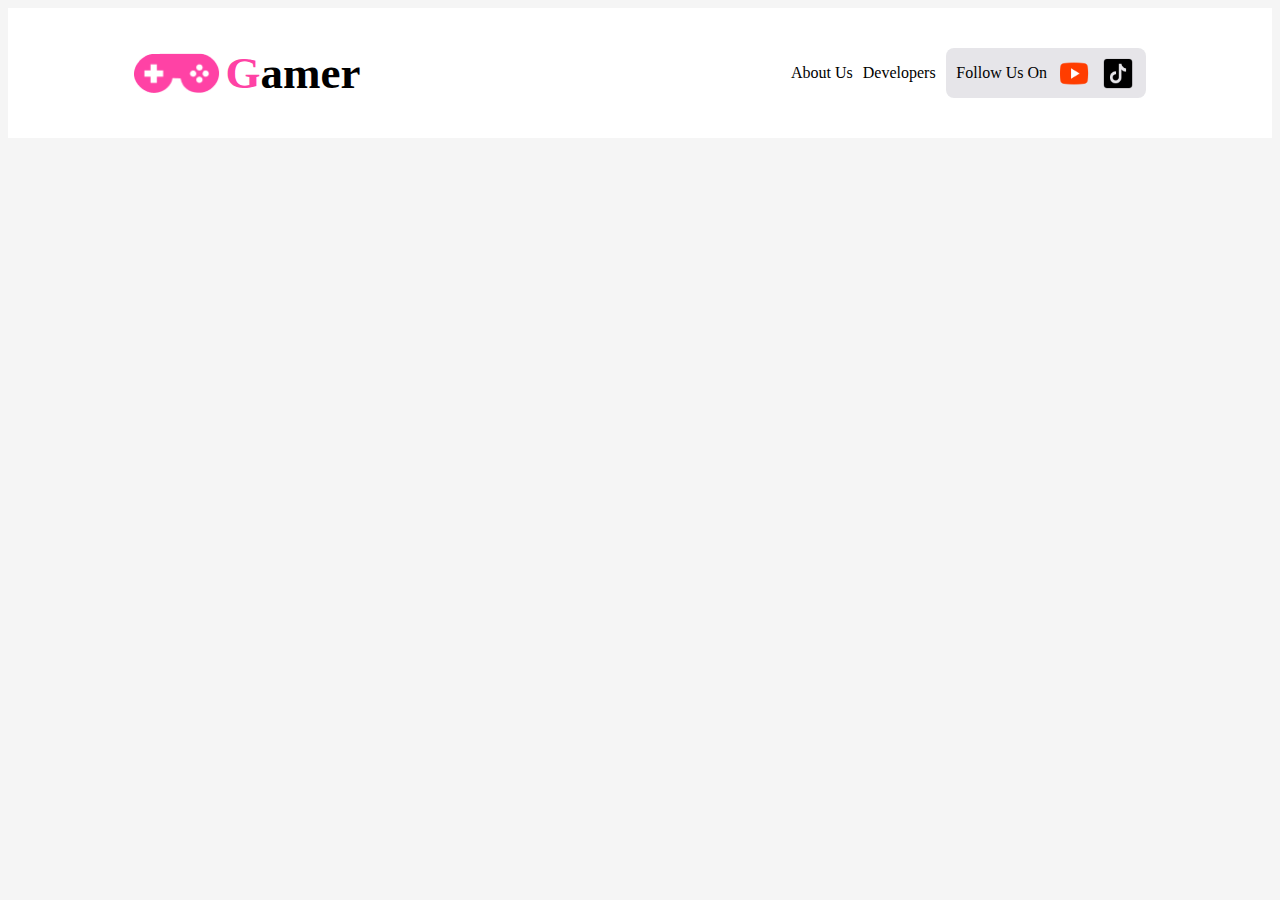
==== index.html @ 41053ed0 "sec commit" ====
<!DOCTYPE html>
<html lang="en">
<head>
    <meta charset="UTF-8">
    <meta name="viewport" content="width=device-width, initial-scale=1.0">
    <title>Gamer Zone</title>
    <link rel="icon" href="../images/favicon.ico" type="image/x-icon">
    <link rel="stylesheet" href="style.css">
</head>
<body>
    <header>
        <nav>
            <div class="logo">
                <img src="../images/Frame.png">
                <span class="logo-text"><span class="pink">G</span>amer</span>
            </div>
            <div class="menu">
                <span>About Us</span>
                <span>Developers</span>
                <div class="followbtn">
                    <span>Follow Us On </span>
                    <img class="iconImg" src="../images/youtube.png"> 
                    <img class="iconImg" src="../images/tiktok.png"> </div>
            </div>
        </nav>
        <banner></banner>
    </header>
    <main>
        <section class="weGamer"></section>
        <section class="funnyVideos"></section>
        <section class="playGames"></section>
        <section class="career"></section>
        <section class="otherGames"></section>
    </main>
    <footer></footer>
</body>
</html>
---- style.css ----
*{
    /* margin: 0px 240px; */
    
}

body{
    
    background-color: whitesmoke;
}

header{
    padding: 0px 0px !important;
}

.pink{
color: #ff42a5;
}

nav{
    display: flex;
    gap: 10px;
    align-items: center;
  background-color: white;
  justify-content: space-between;
  height: 130px;
  padding: 0px 10%;
}

.logo{
    display: flex;
    gap:5px;
    justify-content: center;
    align-items: center;
}

.logo-text{
    text-align: center;
    font-family: Work Sans;
    font-size: 45px;
    font-style: normal;
    font-weight: 700;
    line-height: normal;
}

.logo>img{
    width: 86.041px;
height: 40px;
flex-shrink: 0;
}

.menu{
display: flex;
flex-direction: row;
justify-content: space-around;
align-items: center;
gap: 10px;

}

.menu>span .followbtn{
    color: #3C354F;
text-align: center;
font-family: Work Sans;
font-size: 18px;
font-style: normal;
font-weight: 500;
line-height: normal;
}

.menu>.followbtn{
display: flex;
width: 200px;
height: 50px;
flex-shrink: 0;
border-radius: 8px;
background: rgba(11, 2, 35, 0.10);
text-align: center;
gap: 10px;
justify-content: center;
align-items: center;
}

.iconImg{
    width: 33.916px;
height: 35px;
flex-shrink: 0;
}
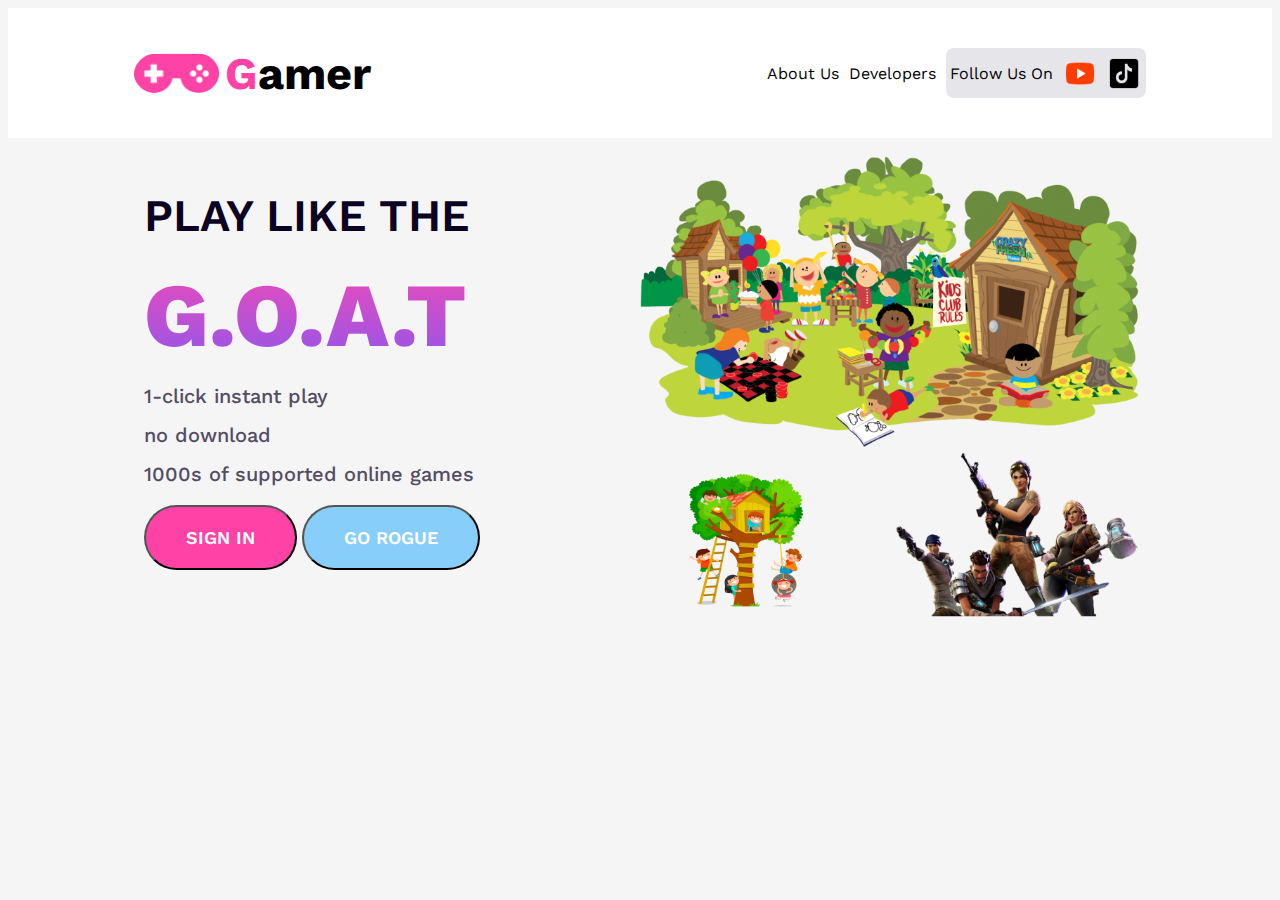
==== commit acd470a6: "banner done" ====
--- a/index.html
+++ b/index.html
@@ -5,6 +5,8 @@
     <meta name="viewport" content="width=device-width, initial-scale=1.0">
     <title>Gamer Zone</title>
     <link rel="icon" href="../images/favicon.ico" type="image/x-icon">
+    <link rel="stylesheet" href="https://fonts.googleapis.com/css?family=Work+Sans">
+
     <link rel="stylesheet" href="style.css">
 </head>
 <body>
@@ -23,7 +25,23 @@
                     <img class="iconImg" src="../images/tiktok.png"> </div>
             </div>
         </nav>
-        <banner></banner>
+        <banner>
+            <div class="feature bannerItems">
+                <div class="featureList title">Play Like The</div>
+                <div class="featureList goat">G.O.A.T</div>
+                <div class="featureList"><span>1-Click instant play</span></div>
+                <div class="featureList"><span>No Download</span></div>
+                <div class="featureList"><span>1000s of supported online games</span></div>
+                <div class="featureList">
+                    <button class="pinkBack">Sign In</button>
+                    <button class="lightBlueBack">Go Rogue</button>
+                </div>
+
+            </div>
+            <div class="bannerItems">
+                <img src="../images/Group 18.png">
+            </div>
+        </banner>
     </header>
     <main>
         <section class="weGamer"></section>
--- a/style.css
+++ b/style.css
@@ -1,5 +1,5 @@
 *{
-    /* margin: 0px 240px; */
+    font-family: Work Sans;
     
 }
 
@@ -15,6 +15,18 @@
 .pink{
 color: #ff42a5;
 }
+
+.lightBlue{
+    color: lightskyblue;
+}
+
+.pinkBack{
+    background-color: #ff42a5;
+    }
+    
+    .lightBlueBack{
+        background-color: lightskyblue;
+    }
 
 nav{
     display: flex;
@@ -84,4 +96,82 @@
     width: 33.916px;
 height: 35px;
 flex-shrink: 0;
+}
+
+banner{
+    padding: 0px 10%;
+    display: flex;
+    flex-direction: row;
+    justify-content: center;
+    align-items: center;
+}
+
+.bannerItems{
+    width: 50%;
+    /* border: 1px solid red; */
+}
+
+banner img{
+    object-fit: cover;
+    width: 100%;
+  height: 100%;
+}
+
+.feature{
+    display: flex;
+    flex-direction: column;
+
+}
+
+.featureList{
+padding: 10px;
+}
+
+.featureList>span{
+    color: #534C64;
+    /* text-align: center; */
+    font-size: 20px;
+    font-style: normal;
+    font-weight: 500;
+    line-height: 5px;
+    text-transform: lowercase;
+}
+
+.featureList>button{
+    display: inline-flex;
+padding: 20px 40px;
+align-items: flex-start;
+gap: 10px;
+    border-radius: 48px;
+    color: #FFF;
+font-size: 18px;
+font-style: normal;
+font-weight: 600;
+line-height: normal;
+text-transform: uppercase;
+}
+
+.goat{
+    /* text-align: center; */
+    font-size: 90px;
+    font-style: normal;
+    font-weight: 800;
+    line-height: normal;
+    text-transform: uppercase;
+
+    background: linear-gradient(180deg, #F948B2 0%, #8758F1 100%);
+background-clip: text;
+-webkit-background-clip: text;
+-webkit-text-fill-color: transparent;
+}
+
+.title{
+    color: #0B0223;
+    /* text-align: center; */
+    font-family: Work Sans;
+    font-size: 45px;
+    font-style: normal;
+    font-weight: 600;
+    line-height: normal;
+    text-transform: uppercase;
 }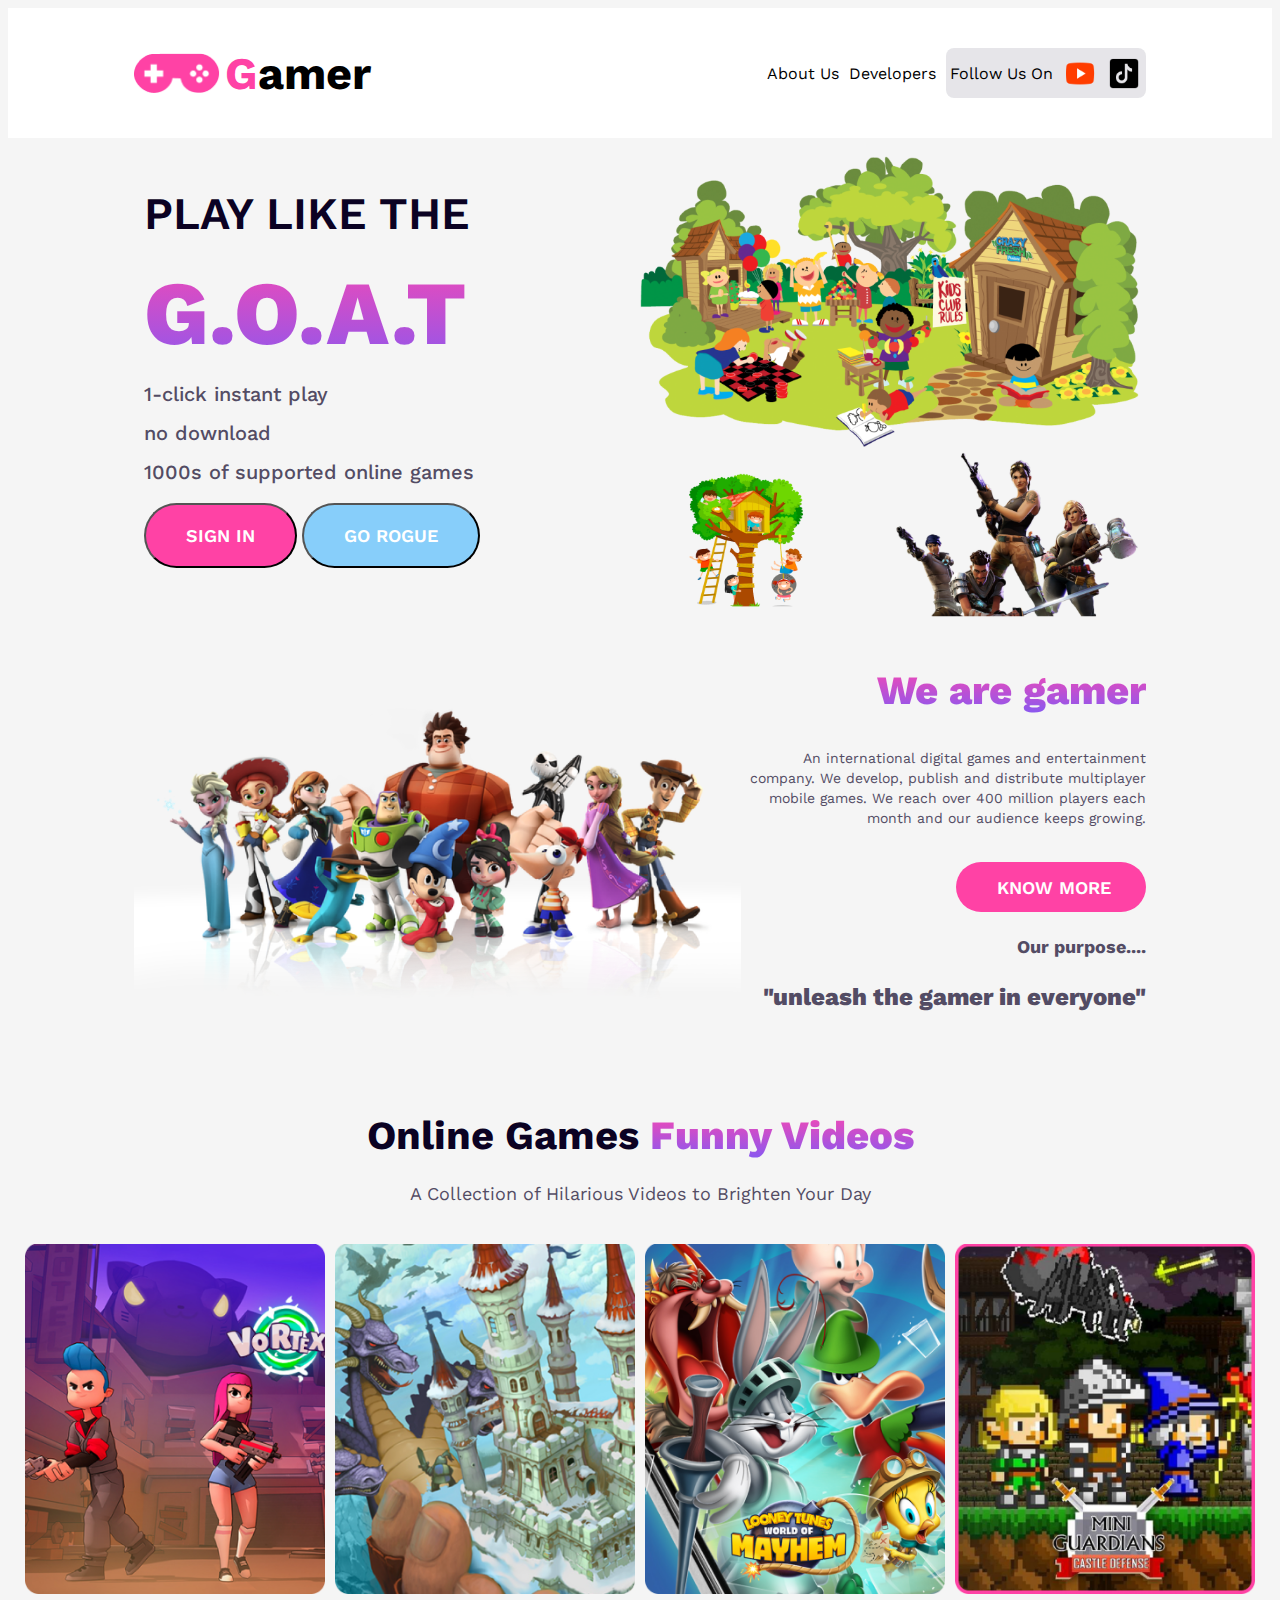
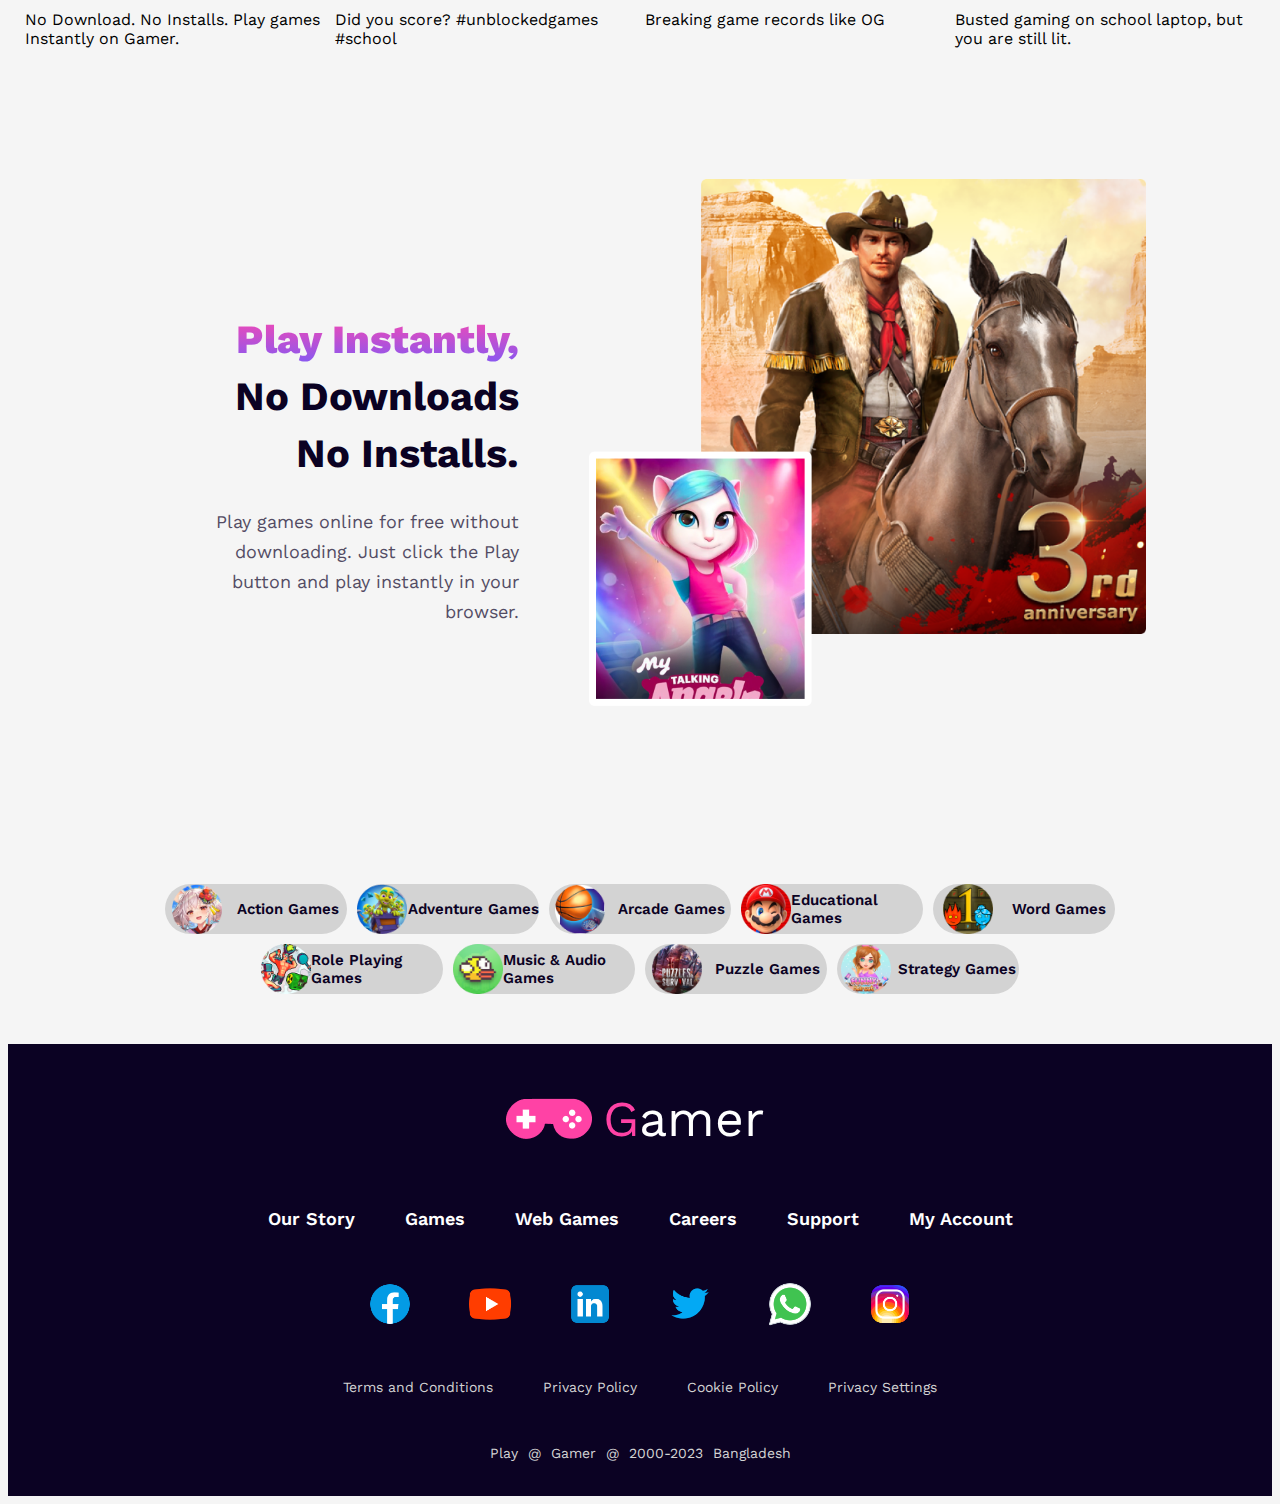
==== commit 484fa5b5: "web page done" ====
--- a/index.html
+++ b/index.html
@@ -44,12 +44,157 @@
         </banner>
     </header>
     <main>
-        <section class="weGamer"></section>
-        <section class="funnyVideos"></section>
-        <section class="playGames"></section>
-        <section class="career"></section>
-        <section class="otherGames"></section>
+        <section class="weGamer">
+            <div class="picDiv">
+<img src="../images/pngwing 4.png">
+            </div>
+            <div class="textDiv">
+                    <div class="gamerTitle textItem">We are gamer</div>
+                    <p class=" textItem">An international digital games and entertainment
+                    company. We develop, publish and distribute multiplayer
+                    mobile games. We reach over 400 million players each
+                    month and our audience keeps growing.</p>
+                    <div class="knowMore  textItem">KNOW MORE</div>
+                    <div class="textItem purpose">Our purpose....</div>
+                    <div class="textItem unleash">"unleash the gamer in everyone"</div>
+            </div>
+        </section>
+        <section class="funnyVideos">
+            <div class="videoheader">Online Games <span class="gamerTitle">Funny Videos</span>
+            </div>
+            <div class="headerText">A Collection of Hilarious Videos to Brighten Your Day</div>
+            <div class="onlineGames">
+                <div class="games">
+                    <div>
+                    <img src="./images/Rectangle 4.png">
+                    </div>
+                    <p class="caption">No Download. No Installs. Play
+                        games Instantly on Gamer.</p>
+                </div>
+                <div class="games">
+                    <div>
+                    <img src="./images/Rectangle 5.png">
+                    </div>
+                    <p class="caption">Did you score? #unblockedgames
+                        #school</p>
+                </div>
+                <div class="games">
+                    <div>
+                    <img src="./images/Rectangle 6.png">
+                    </div>
+                    <p class="caption">Breaking game records
+                        like OG</p>
+                </div>
+                <div class="games">
+                    <div>
+                    <img src="./images/Rectangle 7.png">
+                    </div>
+                    <p class="caption">Busted gaming on school laptop,
+                        but you are still lit.</p>
+                </div>
+
+            </div>
+        </section>
+        <section class="playGames">
+            <div class="playInfo">
+                <div class="gamerTitle">Play Instantly,</div>
+                <div class="videoheader">No Downloads</div>
+                <div class="videoheader">No Installs.</div>
+                <div class="headerText">Play games online for free without
+                    downloading. Just click the Play button
+                    and play instantly in your browser.</div>
+            </div>
+            <div class="playImg containerImg">
+                
+                <div class="image-stack">
+                    <div class="image-stack-item image-top">
+                        <img src="./images/Rectangle 55.png">
+                    </div>
+                    <div class="image-stack-item image-bottom">
+                        <img src="./images/Rectangle 66.png">
+                    </div>
+                  </div>
+                </div>
+                
+                
+            </div>
+        </section>
+        <!-- <section class="career"></section> -->
+        <section class="otherGames">
+            <div class="ogames">
+                <img src="./images/Rectangle 11.png">
+                <label>Action Games</label>
+            </div>
+            <div class="ogames">
+                <img src="./images/Rectangle 12.png">
+                <label>Adventure Games</label>
+            </div>
+            <div class="ogames">
+                <img src="./images/Rectangle 13.png">
+                <label>Arcade Games</label>
+            </div>
+            <div class="ogames">
+                <img src="./images/Rectangle 14.png">
+                <label>Educational Games</label>
+            </div>
+            <div class="ogames">
+                <img src="./images/Rectangle 15.png">
+                <label>Word Games</label>
+            </div>
+            <div class="ogames">
+                <img src="./images/Rectangle 16.png">
+                <label>Role Playing Games</label>
+            </div>
+            <div class="ogames">
+                <img src="./images/Rectangle 17.png">
+                <label>Music & Audio Games</label>
+            </div>
+            <div class="ogames">
+                <img src="./images/Rectangle 18.png">
+                <label>Puzzle Games</label>
+            </div>
+            <div class="ogames">
+                <img src="./images/Rectangle 19.png">
+                <label>Strategy Games</label>
+            </div>
+        </section>
     </main>
-    <footer></footer>
+    <footer>
+        <div class="footerhead fitem">
+            <img src="../images/Frame.png">
+                <span class="ftext"><span class="pink">G</span>amer</span>
+        </div>
+        <div class="fmenu fitem">
+            <div>Our Story</div>
+            <div>Games    </div>
+            <div>Web Games</div>
+            <div>Careers</div>
+            <div>Support</div>
+            <div>My Account</div>
+        </div>
+        <div class="ficon fitem">
+            <div><img src="./images/facebook.png"></div>
+            <div><img src="./images/youtube.png"></div>
+            <div><img src="./images/linkedin-96.png"></div>
+            <div><img src="./images/twitter-96.png"></div>
+            <div><img src="./images/whatsapp-96.png"></div>
+            <div><img src="./images/instagram-96.png"></div>
+        </div>
+        <div class="terms fitem">
+            <div>Terms and Conditions   
+            </div>
+            <div>Privacy Policy</div>
+            <div>Cookie Policy</div>
+            <div>Privacy Settings</div>
+        </div>
+        <div class="copyright fitem">
+            <div>Play </div>
+            <div>@</div>
+            <div>Gamer</div>
+            <div>@</div>
+            <div>2000-2023</div>
+            <div>Bangladesh</div>
+        </div>
+    </footer>
 </body>
 </html>--- a/style.css
+++ b/style.css
@@ -1,6 +1,10 @@
 *{
     font-family: Work Sans;
     
+}
+
+section{
+    padding: 50px 10%;
 }
 
 body{
@@ -174,4 +178,353 @@
     font-weight: 600;
     line-height: normal;
     text-transform: uppercase;
+}
+
+.weGamer{
+display: flex;
+justify-content: space-around;
+align-items: center;
+}
+
+.picDiv{
+    /* border: 1px solid black ; */
+    width: 60%;
+    
+}
+
+.picDiv img{
+    object-fit: cover;
+    width: 100%;
+  height: 100%;
+}
+
+.textDiv{
+    display: flex;
+    flex-direction: column;
+    justify-content: flex-end;
+    flex-wrap: wrap;
+    gap: 20px;
+    /* text-align: right; */
+    /* border: 1px solid black ; */
+    width: 40%;
+}
+
+.gamerTitle{
+    font-size: 40px;
+    font-weight: 800;
+    line-height: normal;
+
+    background: linear-gradient(180deg, #F948B2 0%, #8758F1 100%);
+background-clip: text;
+-webkit-background-clip: text;
+-webkit-text-fill-color: transparent;
+}
+
+.textDiv>p{
+    font-weight: 400;
+font-size: 14px;
+line-height: 20px;
+/* or 167% */
+text-align: right;
+color: #534C64;
+}
+
+
+
+
+/* know more */
+.knowMore{
+background: linear-gradient(90deg, #FF42A5 13.13%, #FF42A5 87.94%);
+border-radius: 48px;
+width: 120px;
+height: 20px;
+
+padding: 15px 35px;
+color: #FFF;
+font-size: 18px;
+font-style: normal;
+font-weight: 600;
+line-height: normal;
+text-transform: uppercase;
+margin-left: auto;
+}
+
+.textItem{
+    display: flex;
+    justify-content: center;
+    align-items: center;
+    text-align: right;
+    flex-wrap: wrap;
+    justify-content: flex-end;
+}
+
+.purpose{
+font-style: normal;
+font-weight: 700;
+font-size: 18px;
+line-height: 30px;
+/* or 188% */
+text-align: right;
+color: #534C64;
+}
+
+.unleash{
+font-weight: 800;
+font-size: 24px;
+line-height: 30px;
+/* or 188% */
+text-align: right;
+color: #534C64;
+}
+
+.funnyVideos{
+    /* border:1px solid red; */
+    padding: 50px 10%;
+    display: flex;
+    flex-direction: column;
+    justify-content: center;
+    align-items: center;
+}
+
+
+.onlineGames{
+    /* border:1px solid red; */
+    display: flex;
+    flex-direction: row;
+    justify-content: center;
+    align-items: stretch;
+    flex-grow: 0;
+    flex:1;
+    gap:10px;
+    padding: 15px;
+}
+
+.games{
+    /* border:1px solid red; */
+    display: flex;
+    flex:1;
+    flex-grow: 1;
+    flex-direction: column;
+    justify-content: center;
+    align-items: stretch;
+}
+
+.games>div{
+    /* border:1px solid red; */
+    width: 300px;
+    height: 350px;
+}
+
+.games img{
+    object-fit: cover;
+    height: 100%;
+    width: 100%;
+}
+
+.games p{
+    flex:1;
+}
+.videoheader{
+    color: #0B0223;
+text-align: right;
+font-family: Work Sans;
+font-size: 40px;
+font-style: normal;
+font-weight: 700;
+line-height: normal;
+}
+
+.videoheader>.gamerTitle{
+    background: linear-gradient(180deg, #F948B2 0%, #8758F1 100%);
+    background-clip: text;
+    -webkit-background-clip: text;
+    -webkit-text-fill-color: transparent;
+}
+
+.headerText{
+    color: #534C64;
+text-align: center;
+font-family: Work Sans;
+font-size: 18px;
+font-style: normal;
+font-weight: 400;
+line-height: 30px; /* 166.667% */
+padding: 20px;
+}
+
+
+.playGames{
+    display: flex;
+    flex-direction: row;
+    justify-content: space-between;
+    align-items: center;
+    flex-grow: 0;
+    flex:1;
+    gap:20px;
+}
+
+.playInfo{
+    display: flex;
+    flex-direction: column;
+
+    flex-grow: 0;
+    flex:1;
+    gap:10px;
+    padding: 50px;
+    width: 45%;
+}
+
+
+
+.playImg{
+width: 55%;
+}
+
+.playInfo>.gamerTitle {
+    text-align: right;
+}
+
+.playInfo>.headerText{
+    text-align: right;
+    padding-right: 0px;
+}
+
+/* // Relevant styles */
+/* .containerImg {
+    padding: 100px 30px;
+    width: 100%;
+    margin: 0 auto;
+    max-width: 900px;
+  } */
+
+.image-stack {
+  display: grid;
+  position: relative; 
+  /* grid-template-columns: repeat(3,3fr); */
+}
+
+.image-bottom {
+    grid-column: 1 /  3;
+    grid-row: 2 / span 2;
+  padding-top: 20%; 
+  z-index: 1; 
+  
+}
+
+.image-top {
+    grid-row: 1 /span 2;
+    grid-column: 2 / span 4;
+    
+}
+
+img {
+  width: 100%;
+  display: block;
+}
+
+
+.otherGames{
+    display: flex;
+  /* grid-template-columns: repeat(5, 1fr); */
+  flex-direction: row;
+  flex-wrap: wrap;
+  grid-gap: 10px;
+  justify-content: center;
+}
+
+.ogames{
+    display: flex;
+    flex-direction: row;
+    justify-content: space-around;
+    align-items: center;
+    background-color: lightgray;
+    /* padding: 10px; */
+    width: 18%;
+    border-radius: 40px;
+}
+
+.ogames>img{
+    width: 50px;
+height: 50px;
+
+}
+
+.ogames>label{
+    color: #0B0223;
+font-family: Work Sans;
+font-size: 15px;
+font-style: normal;
+font-weight: 600;
+line-height: normal;
+}
+
+footer{
+display: flex;
+flex-direction: column;
+justify-content: center;
+align-items: center;
+gap: 20px;
+background: #0B0223;
+columns: white;
+padding: 20px 20px;
+}
+.ftext{
+   color: white;
+   font-size: 50px;
+   padding: 10px;
+}
+
+.footerhead{
+
+}
+
+.fitem{
+display: flex;
+flex-direction: row;
+align-items: center;
+padding: 15px 20px;
+}
+
+.fmenu ,.ficon{
+    display: flex;
+    flex-direction: row;
+    justify-content: space-around;
+    gap:50px;
+    color: white;
+text-align: center;
+font-size: 18px;
+font-style: normal;
+font-weight: 600;
+line-height: normal;
+}
+
+.ficon>div>img{
+    width: 50px;
+    height: 50px;
+}
+
+.terms{
+    display: flex;
+    flex-direction: row;
+    justify-content: space-around;
+    gap:50px;
+    color: lightgrey;
+text-align: center;
+font-size: 14px;
+font-style: normal;
+font-weight: 400;
+line-height: normal;
+}
+
+.copyright{
+    display: flex;
+    flex-direction: row;
+    justify-content: center;
+    gap:10px;
+    color: lightgrey;
+text-align: center;
+font-size: 14px;
+font-style: normal;
+font-weight: 400;
+line-height: normal;
 }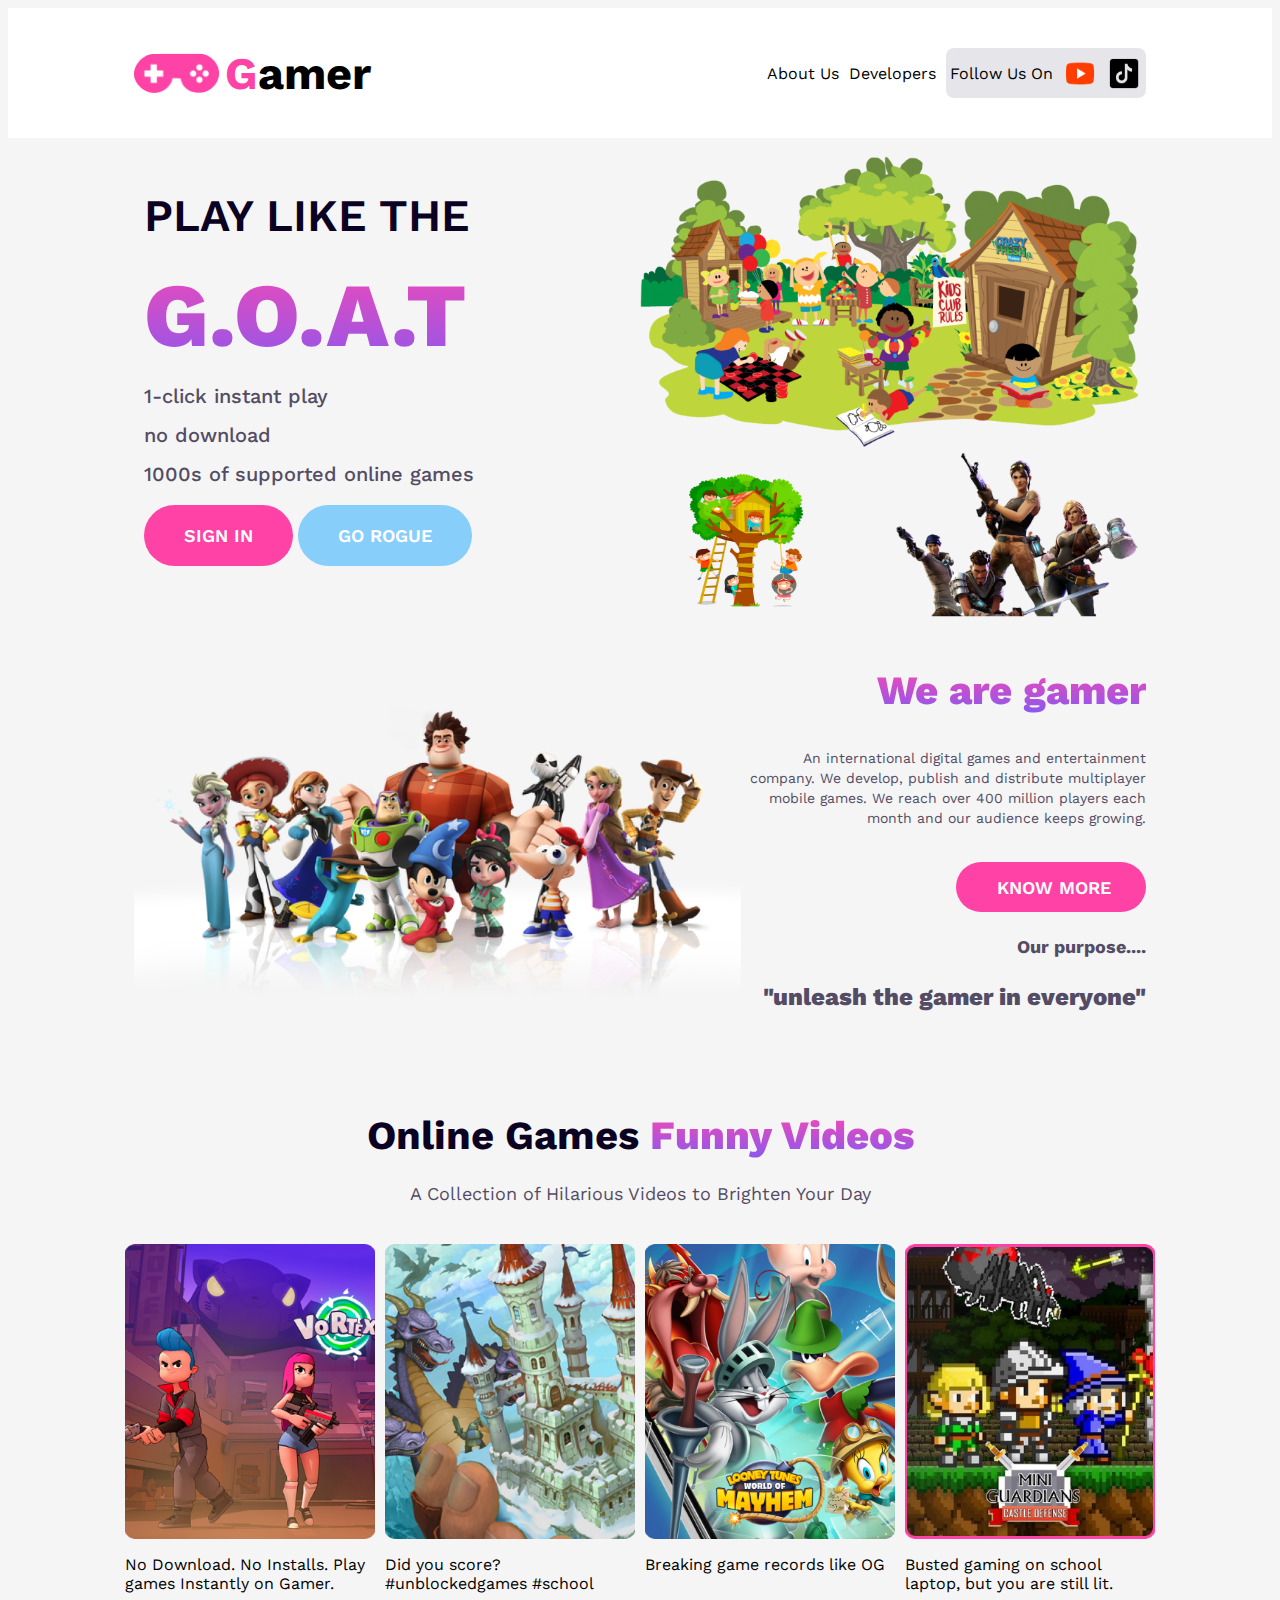
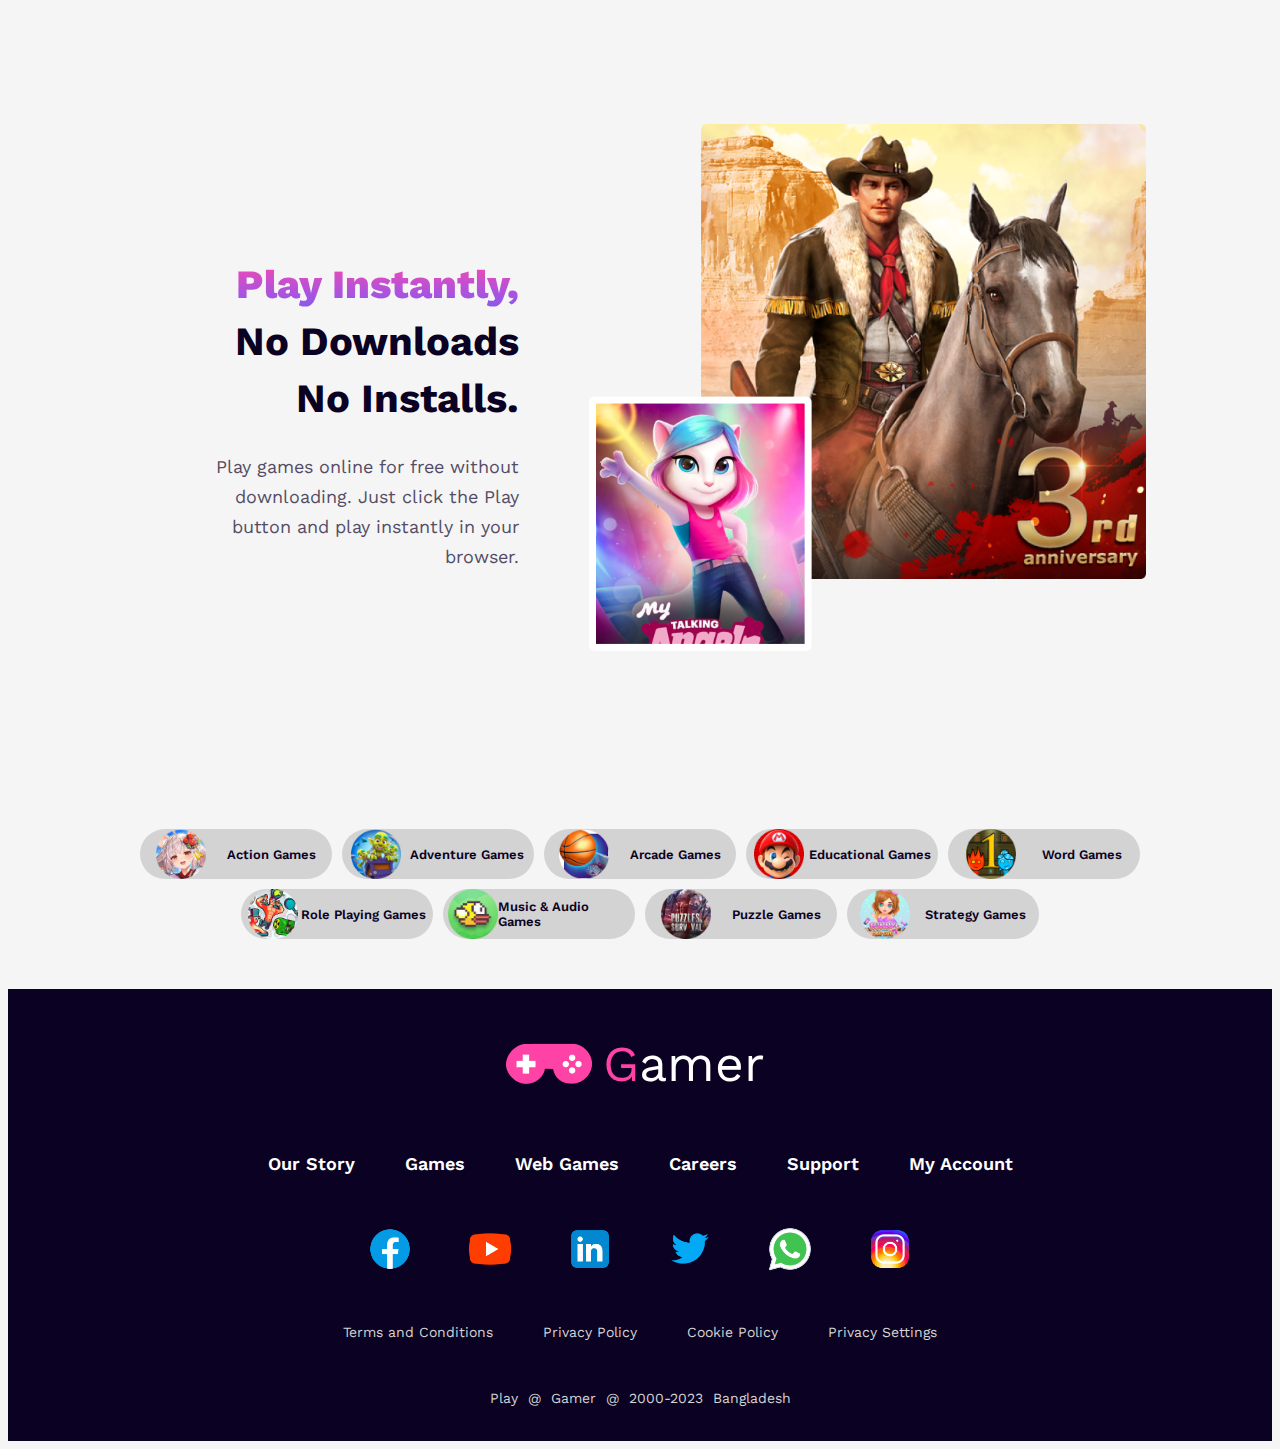
==== commit c85ef677: "final done" ====
--- a/index.html
+++ b/index.html
@@ -4,7 +4,7 @@
     <meta charset="UTF-8">
     <meta name="viewport" content="width=device-width, initial-scale=1.0">
     <title>Gamer Zone</title>
-    <link rel="icon" href="../images/favicon.ico" type="image/x-icon">
+    <link rel="icon" href="./images/favicon.ico" type="image/x-icon">
     <link rel="stylesheet" href="https://fonts.googleapis.com/css?family=Work+Sans">
 
     <link rel="stylesheet" href="style.css">
@@ -13,7 +13,7 @@
     <header>
         <nav>
             <div class="logo">
-                <img src="../images/Frame.png">
+                <img src="./images/Frame.png">
                 <span class="logo-text"><span class="pink">G</span>amer</span>
             </div>
             <div class="menu">
@@ -21,8 +21,8 @@
                 <span>Developers</span>
                 <div class="followbtn">
                     <span>Follow Us On </span>
-                    <img class="iconImg" src="../images/youtube.png"> 
-                    <img class="iconImg" src="../images/tiktok.png"> </div>
+                    <img class="iconImg" src="./images/youtube.png"> 
+                    <img class="iconImg" src="./images/tiktok.png"> </div>
             </div>
         </nav>
         <banner>
@@ -39,14 +39,14 @@
 
             </div>
             <div class="bannerItems">
-                <img src="../images/Group 18.png">
+                <img src="./images/Group 18.png">
             </div>
         </banner>
     </header>
     <main>
         <section class="weGamer">
             <div class="picDiv">
-<img src="../images/pngwing 4.png">
+<img src="./images/pngwing 4.png">
             </div>
             <div class="textDiv">
                     <div class="gamerTitle textItem">We are gamer</div>
@@ -173,12 +173,12 @@
             <div>My Account</div>
         </div>
         <div class="ficon fitem">
-            <div><img src="./images/facebook.png"></div>
-            <div><img src="./images/youtube.png"></div>
-            <div><img src="./images/linkedin-96.png"></div>
-            <div><img src="./images/twitter-96.png"></div>
-            <div><img src="./images/whatsapp-96.png"></div>
-            <div><img src="./images/instagram-96.png"></div>
+            <a href="https://www.facebook.com/" target="_blank"><img src="./images/facebook.png" ></a>
+            <a href="https://www.youtube.com/" target="_blank"><img src="./images/youtube.png" ></a>
+            <a href="https://www.linkedin.com/" target="_blank"><img src="./images/linkedin-96.png" ></a>
+            <a href="https://twitter.com/i/flow/login?redirect_after_login=%2F%3Flang%3Den" target="_blank"><img src="./images/twitter-96.png"></a>
+            <a href="https://twitter.com/i/flow/login?redirect_after_login=%2F%3Flang%3Den" target="_blank"><img src="./images/whatsapp-96.png"></a>
+            <a href="https://twitter.com/i/flow/login?redirect_after_login=%2F%3Flang%3Den" target="_blank"><img src="./images/instagram-96.png"></a>
         </div>
         <div class="terms fitem">
             <div>Terms and Conditions   
--- a/style.css
+++ b/style.css
@@ -153,6 +153,7 @@
 font-weight: 600;
 line-height: normal;
 text-transform: uppercase;
+border: none;
 }
 
 .goat{
@@ -307,12 +308,13 @@
     flex-direction: column;
     justify-content: center;
     align-items: stretch;
+    
 }
 
 .games>div{
     /* border:1px solid red; */
-    width: 300px;
-    height: 350px;
+    width: 250px;
+    height: 295px;
 }
 
 .games img{
@@ -320,6 +322,8 @@
     height: 100%;
     width: 100%;
 }
+
+
 
 .games p{
     flex:1;
@@ -441,6 +445,7 @@
     /* padding: 10px; */
     width: 18%;
     border-radius: 40px;
+    padding:0px 5px;
 }
 
 .ogames>img{
@@ -452,10 +457,11 @@
 .ogames>label{
     color: #0B0223;
 font-family: Work Sans;
-font-size: 15px;
+font-size: 13px;
 font-style: normal;
 font-weight: 600;
 line-height: normal;
+padding:0px 0px;
 }
 
 footer{
@@ -498,7 +504,7 @@
 line-height: normal;
 }
 
-.ficon>div>img{
+.ficon>a>img{
     width: 50px;
     height: 50px;
 }
@@ -527,4 +533,249 @@
 font-style: normal;
 font-weight: 400;
 line-height: normal;
-}+}
+
+.ogames:hover{
+    border: 1px solid deeppink;
+}
+.ogames:hover label{
+    color: deeppink   ;
+}
+
+/* .feature{
+    background-image: url("./images/Group\ 14.png");
+    object-fit: cover;
+} */
+
+
+@media  screen and (max-width: 426px) {
+
+    section{
+        padding: 30px 30px 0px 30px;
+    }
+
+    nav{
+        display: flex;
+        flex-direction: column;
+        justify-content: space-around;
+        height: 230px;    }
+
+    .menu{
+        display: flex;
+        flex-direction: column;
+    }
+
+    banner {
+        padding: 10px 10%;
+        display: flex;
+        flex-direction: column;
+        justify-content: center;
+        align-items: center;
+    }
+
+    .title {
+        color: #0B0223;
+        font-size: 40px;
+        font-style: normal;
+        font-weight: 600;
+        text-align: center;
+    }
+    .bannerItems {
+        width: 100%;
+        /* border: 1px solid red; */
+    }
+    .featureList>button {
+        display: inline-flex;
+        padding: 12px 30px;
+        align-items: flex-start;
+        gap: 10px;
+        border-radius: 48px;
+        color: #FFF;
+        font-size: 18px;
+        border: none;
+    }
+
+    .weGamer {
+        display: flex;
+        flex-direction: column-reverse;
+        justify-content: center;
+        align-items: center;
+    }
+
+    .textDiv {
+    width: 100%;
+    }
+
+    .textItem {
+        display: flex;
+        justify-content: center;
+        align-items: center;
+        text-align: center;
+    }
+    .textDiv>p {
+        line-height: 20px;
+        text-align: center;
+        color: #534C64;
+    }
+
+    .knowMore {
+        margin: auto;
+        width: 100px;
+        height: 20px;
+        padding: 15px 35px;
+        font-size: 15px;
+    }
+    .picDiv {
+        /* border: 1px solid black; */
+        width: 100%;
+    }
+
+    .onlineGames {
+        /* border: 1px solid red; */
+        display: flex;
+        flex-direction: column;
+    }
+
+    .games {
+        align-items: center;
+    }
+
+    .videoheader,.gamerTitle {
+        text-align: center;
+        font-size: 20px;
+    }
+    .headerText{
+        font-size: 11px;
+        line-height: normal;
+    }
+    
+    .games > p{
+        font-size: 10px;
+        line-height: normal;
+    }
+
+    .playGames {
+        display: flex;
+        flex-direction: column;
+        justify-content: space-between;
+
+    }
+    .playInfo>.gamerTitle {
+        text-align: center;
+    }
+    .playInfo {
+        align-items: center;
+        align-items: center;
+        /* width: 100%; */
+        width:100%;
+        padding: 0px;
+    }
+    .playInfo>.headerText {
+        text-align: center;
+        
+    }
+
+    .headerText {
+        color: #534C64;
+        text-align: center;
+        font-size: 15px;
+        font-weight: 400;
+        line-height: normal;
+        /* padding: 20px; */
+    }
+
+    .playImg {
+        width: 100%;
+    }
+    .ogames {
+        /* padding: 10px; */
+        width: 28%;
+        border-radius: 40px;
+        padding: 0px 5px;
+    }
+    .ogames>img {
+        width: 30px;
+        height: 30px;
+    }
+
+    .ogames>label {
+        font-size: 10px;
+        font-style: normal;
+        font-weight: 600;
+        line-height: normal;
+        padding: 5px 5px;
+    }
+
+    .ftext {
+        color: white;
+        font-size: 20px;
+        padding: 10px;
+    }
+
+    .fitem img {
+        width: 30%;
+        display: block;
+    }
+
+    .fmenu, .ficon {
+        display: flex;
+        flex-direction: row;
+        flex-wrap: wrap;
+        justify-content: space-around;
+        gap: 10px;
+        text-align: center;
+        font-size: 12px;
+    }
+
+    .fmenu div{
+        flex-basis: 30%;
+    }
+    .ficon a img{
+        width: 30px;
+        height: 30px;
+    }
+    .ficon a {
+
+        flex-basis: 30%;
+    }
+    .ficon a{
+        display: flex;
+        justify-content: center;
+        align-items: center;
+    }
+
+    .terms {
+        display: flex;
+        flex-direction: row;
+        flex-wrap: wrap;
+        font-size: 10px;
+        font-weight: 400;
+    }
+    .terms  div {
+        flex-basis: 40%;
+    }
+
+    .copyright {
+        display: flex;
+        flex-wrap: wrap;
+        flex-direction: row;
+        font-size: 10px;
+        gap:0;
+        font-style: normal;
+        font-weight: 400;
+        line-height: normal;
+    }
+
+    .copyright div{
+        flex-basis: 33%;
+    }
+
+    footer{
+        margin-top: 50px;
+    }
+
+  }
+
+  /* @media screen and (min-width: 426px) and (max-width: 768px) {
+
+    } */